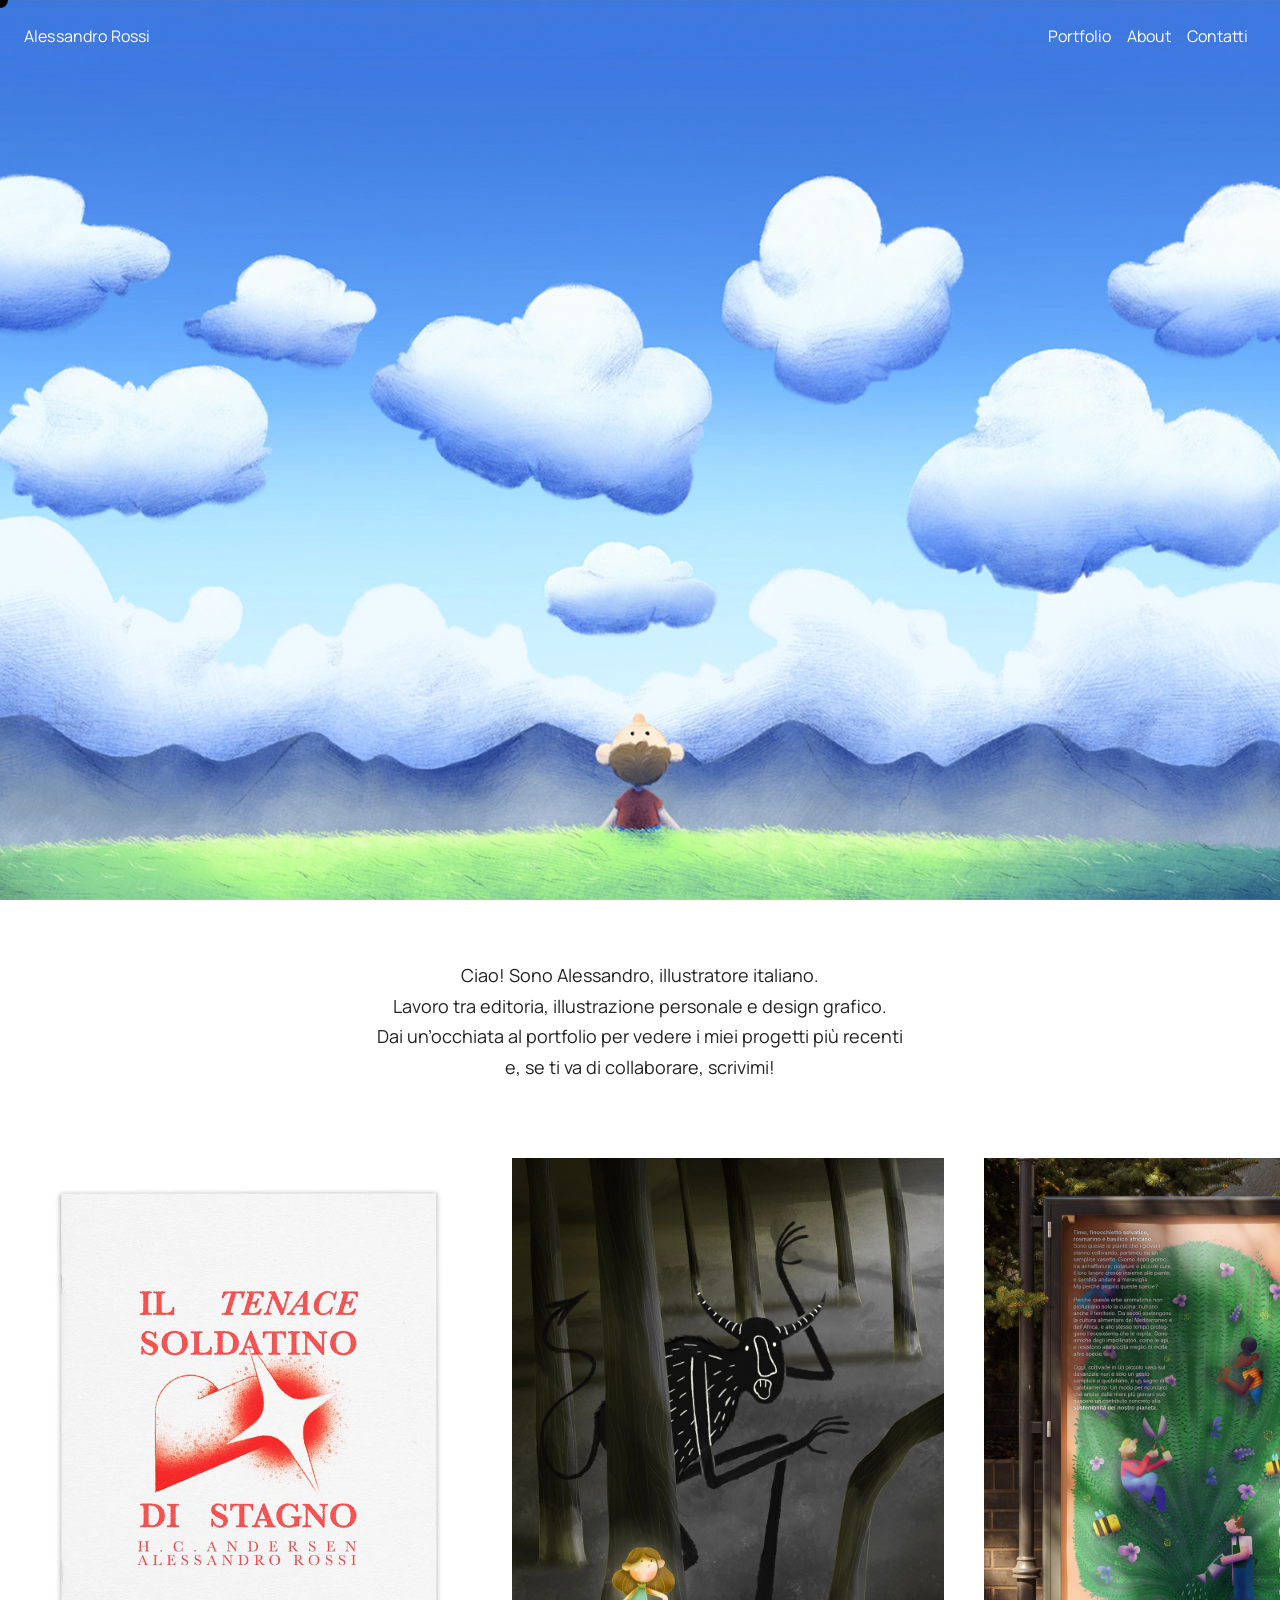
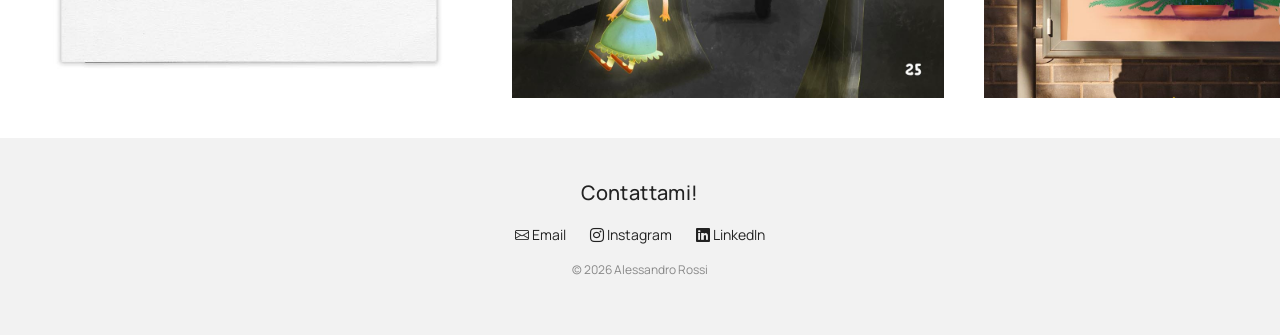
==== index.html @ 2f385ca7 "Update index.html" ====
<!DOCTYPE html>
<html lang="it">
<head>
<meta charset="UTF-8">
<meta name="viewport" content="width=device-width, initial-scale=1">

<title>Alessandro Rossi</title>

<link rel="icon" type="image/png" href="img/cursor/favicon.png">

<!-- Bootstrap -->
<link href="https://cdn.jsdelivr.net/npm/bootstrap@5.3.2/dist/css/bootstrap.min.css" rel="stylesheet">
<link rel="stylesheet" href="https://cdn.jsdelivr.net/npm/bootstrap-icons@1.11.3/font/bootstrap-icons.css">
<link href="https://fonts.googleapis.com/css2?family=Manrope:wght@300;400;500;600&display=swap" rel="stylesheet">

<link rel="stylesheet" href="css/stile.css">
<link rel="stylesheet" href="css/cursor.css">

</head>

<body>

<div class="custom-cursor" id="cursor"></div>

<!-- NAVBAR -->
<nav class="navbar navbar-expand-lg navbar-dark py-3 sticky-top">
  <div class="container-fluid px-4">
    <a class="navbar-brand fs-6 fw-normal" href="#">Alessandro Rossi</a>

    <button class="navbar-toggler" type="button" data-bs-toggle="collapse" data-bs-target="#menu">
      <span class="navbar-toggler-icon"></span>
    </button>

    <div class="collapse navbar-collapse" id="menu">
      <ul class="navbar-nav ms-auto">
        <li class="nav-item"><a class="nav-link" href="html/portfolio.html">Portfolio</a></li>
        <li class="nav-item"><a class="nav-link" href="html/about.html">About</a></li>
        <li class="nav-item"><a class="nav-link" href="html/contact.html">Contatti</a></li>
      </ul>
    </div>
  </div>
</nav>


<!-- HERO ILLUSTRAZIONE -->
<section class="hero">
  <div class="container-fluid p-0">
    <div class="hero-img">
            <video class="hero-video"
             autoplay
             muted
             loop
             playsinline
             preload="metadata"
             poster="img/hero.jpg">
        <source src="video/hero.mp4" type="video/mp4">
      </video>
    </div>
  </div>
</section>


<!-- TESTO -->
<section class="intro">
  <div class="container-fluid px-4">
    <div class="row justify-content-center">
      <div class="col-lg-6 col-md-8 col-10 text-center">
        <p>
          Ciao! Sono Alessandro, illustratore italiano.
          <br>Lavoro tra editoria, illustrazione personale e design grafico.
          <br>Dai un’occhiata al portfolio per vedere i miei progetti più recenti
          <br>e, se ti va di collaborare, scrivimi!
        </p>
      </div>
    </div>
  </div>
</section>


<!-- GRIGLIA ILLUSTRAZIONI -->
<section class="portfolio">
  <div class="project-track-portfolio">

    <div class="project-gallery-portfolio">
      <a href="html/il-tenace-soldatino-di-stagno.html">
        <img src="img/il-tenace-soldatino-di-stagno/copertina.jpg" alt="">
      </a>
      <a href="html/inktober-2025.html">
        <img src="img/inktober-2025/ed_inktober_25.jpg" alt="">
      </a>
      <a href="html/aromi-del-cambiamento.html">
        <img src="img/aromi-del-cambiamento/ed_aromi_6.jpg" alt="">
      </a>
      <a href="html/firehorse.html">
        <img src="img/firehorse/ed_firehorse.jpg" alt="">
      </a>
      <a href="html/il-bambino-dagli-occhi-bianchi.html">
        <img src="img/il-bambino-dagli-occhi-bianchi/ed_copertina_2.jpg" alt="">
      </a>
      <a href="html/il-gelo.html">
        <img src="img/il-gelo/ed_il-gelo.jpg" alt="">
      </a>

      <a href="html/il-buio-oltre-la-siepe.html">
        <img src="img/il-buio-oltre-la-siepe/ed_il-buio-oltre-la-siepe_1.jpg" alt="">

    </div>

    <!-- duplicate for infinite loop -->
    <div class="project-gallery-portfolio">
      <a href="html/il-tenace-soldatino-di-stagno.html">
        <img src="img/il-tenace-soldatino-di-stagno/copertina.jpg" alt="">
      </a>
      <a href="html/inktober-2025.html">
        <img src="img/inktober-2025/ed_inktober_25.jpg" alt="">
      </a>
      <a href="html/aromi-del-cambiamento.html">
        <img src="img/aromi-del-cambiamento/ed_aromi_6.jpg" alt="">
      </a>
      <a href="html/firehorse.html">
        <img src="img/firehorse/ed_firehorse.jpg" alt="">
      </a>
      <a href="html/il-bambino-dagli-occhi-bianchi.html">
        <img src="img/il-bambino-dagli-occhi-bianchi/ed_copertina_2.jpg" alt="">
      </a>
      <a href="html/il-gelo.html">
        <img src="img/il-gelo/ed_il-gelo.jpg" alt="">
      </a>

      <a href="html/il-buio-oltre-la-siepe.html">
        <img src="img/il-buio-oltre-la-siepe/ed_il-buio-oltre-la-siepe_1.jpg" alt="">
      </a>

    </div>

  </div>
</section>


<!-- FOOTER -->
<footer class="footer">
  <div class="container-fluid px-4">

    <div class="footer-content text-center">

      <p class="footer-cta mb-3">Contattami!</p>

      <div class="footer-links d-flex justify-content-center gap-4 mb-3">
        <a href="mailto:info@alessandroillustra.it"><i class="bi bi-envelope"></i> Email</a>
        <a href="https://www.instagram.com/alerossi___/"><i class="bi bi-instagram"></i> Instagram</a>
        <a href="https://www.linkedin.com/in/alessandro-rossi-154544257"><i class="bi bi-linkedin"></i> LinkedIn</a>
      </div>

      <p class="footer-copyright">
        © 2026 Alessandro Rossi
      </p>

    </div>

  </div>
</footer>


<script src="https://cdn.jsdelivr.net/npm/bootstrap@5.3.2/dist/js/bootstrap.bundle.min.js"></script>
<script src="js/navbar-scroll.js"></script>
<script src="js/cursor.js"></script>

</body>
</html>
---- css/stile.css ----
html{
scrollbar-width:none; /* Firefox */
}

html::-webkit-scrollbar{
display:none; /* Chrome, Safari */
}

body{
font-family: 'Manrope', sans-serif;
font-weight:400;
background: #ffffff;
color: #222;
overflow-x: hidden;
-webkit-font-smoothing: antialiased;
}

h1, h2, h3, h4, h5, h6{
  font-weight:500;
}


/* HERO */

.hero-img{
width:100%;
height:100vh;
overflow:hidden;
position:relative;
}

.hero-img video{
width:100%;
height:100%;
object-fit:cover;
object-position:center;
display:block;
}

/* NAVBAR */

.navbar{
position:fixed;
top:0;
left:0;
width:100%;
z-index:1000;
transition:background 0.3s ease, box-shadow 0.3s ease;
}

.navbar .nav-link,
.navbar .navbar-brand{
color:white;
transition:color 0.3s ease;
}

/* navbar when page is scrolled */
.navbar-scrolled{
background:white;
box-shadow:0 2px 10px rgba(0,0,0,0.08);
}

.navbar-scrolled .nav-link,
.navbar-scrolled .navbar-brand{
color:#222;
}

.navbar-toggler-icon{
background-image:url("data:image/svg+xml,%3Csvg xmlns='http://www.w3.org/2000/svg' viewBox='0 0 30 30'%3E%3Cpath stroke='rgba(255,255,255,1)' stroke-linecap='round' stroke-miterlimit='10' stroke-width='2' d='M4 7h22M4 15h22M4 23h22'/%3E%3C/svg%3E");
}

.navbar-scrolled .navbar-toggler-icon{
background-image:url("data:image/svg+xml,%3Csvg xmlns='http://www.w3.org/2000/svg' viewBox='0 0 30 30'%3E%3Cpath stroke='rgba(0,0,0,1)' stroke-linecap='round' stroke-miterlimit='10' stroke-width='2' d='M4 7h22M4 15h22M4 23h22'/%3E%3C/svg%3E");
}

.navbar-toggler{
border:none;
box-shadow:none;
padding:0;
}

.navbar-toggler:focus{
box-shadow:none;
}

/* TESTO */

.intro{
padding:60px 0;
}

.intro p{
font-size:18px;
line-height:1.7;
}


/* PORTFOLIO GRID */

.portfolio{
  padding:0px 0 40px 0;
  overflow:hidden;
}

.project-track-portfolio{
  display:flex;
  width:max-content;
  animation: scrollX 30s linear infinite;
}

.project-gallery-portfolio{
  display:flex;
  gap:40px;
  padding:0 25px;
  align-items:center;
}

.project-gallery-portfolio a{
  display:block;
}

.project-gallery-portfolio img{
  height:60vh;
  width:auto;
  object-fit:contain;
  flex-shrink:0;
}

@keyframes scrollX{
  0%{ transform: translateX(0); }
  100%{ transform: translateX(-50%); }
}

/* FOOTER */

.footer{
background:#f2f2f2;
margin: 0px 0 0 0;
padding:40px 0 40px 0;
font-size:14px;
}

.footer-cta{
font-size:20px;
letter-spacing:0.02em;
font-weight:500;
}

.footer-content{
max-width: 100vw;
}

.footer-links{
display:flex;
gap:20px;
margin-bottom:20px;
}

.footer-links a{
text-decoration:none;
color:#222;
}

.footer-links a:hover{
text-decoration:underline;
}

.footer-note{
margin-bottom:30px;
color:#555;
}

.footer-copyright{
font-size:12px;
color:#888;
}


.navbar .navbar-brand{
  font-weight:700;
  letter-spacing:0.01em;
}
---- css/cursor.css ----
body{
cursor:none;
}

*{
cursor:none !important;
}

a, button, img {
cursor: none !important;
}

.custom-cursor{
position:fixed;
top:0;
left:0;
width:16px;
height:16px;
background:black;
border-radius:50%;
pointer-events:none;
transform:translate(-50%, -50%);
transition:transform 0.15s ease, width 0.15s ease, height 0.15s ease;
z-index:99999;
}

.custom-cursor.active{
width:28px;
height:28px;
opacity:0.5;
}

.custom-cursor.text{
width:2px;
height:20px;
border-radius:0;
opacity:1;
}


/* remove text caret */
input, textarea, [contenteditable] {
caret-color: transparent;
}

@media (hover: none) and (pointer: coarse) {
  .custom-cursor{
    display: none;
  }

  body, *{
    cursor: auto !important;
  }
}
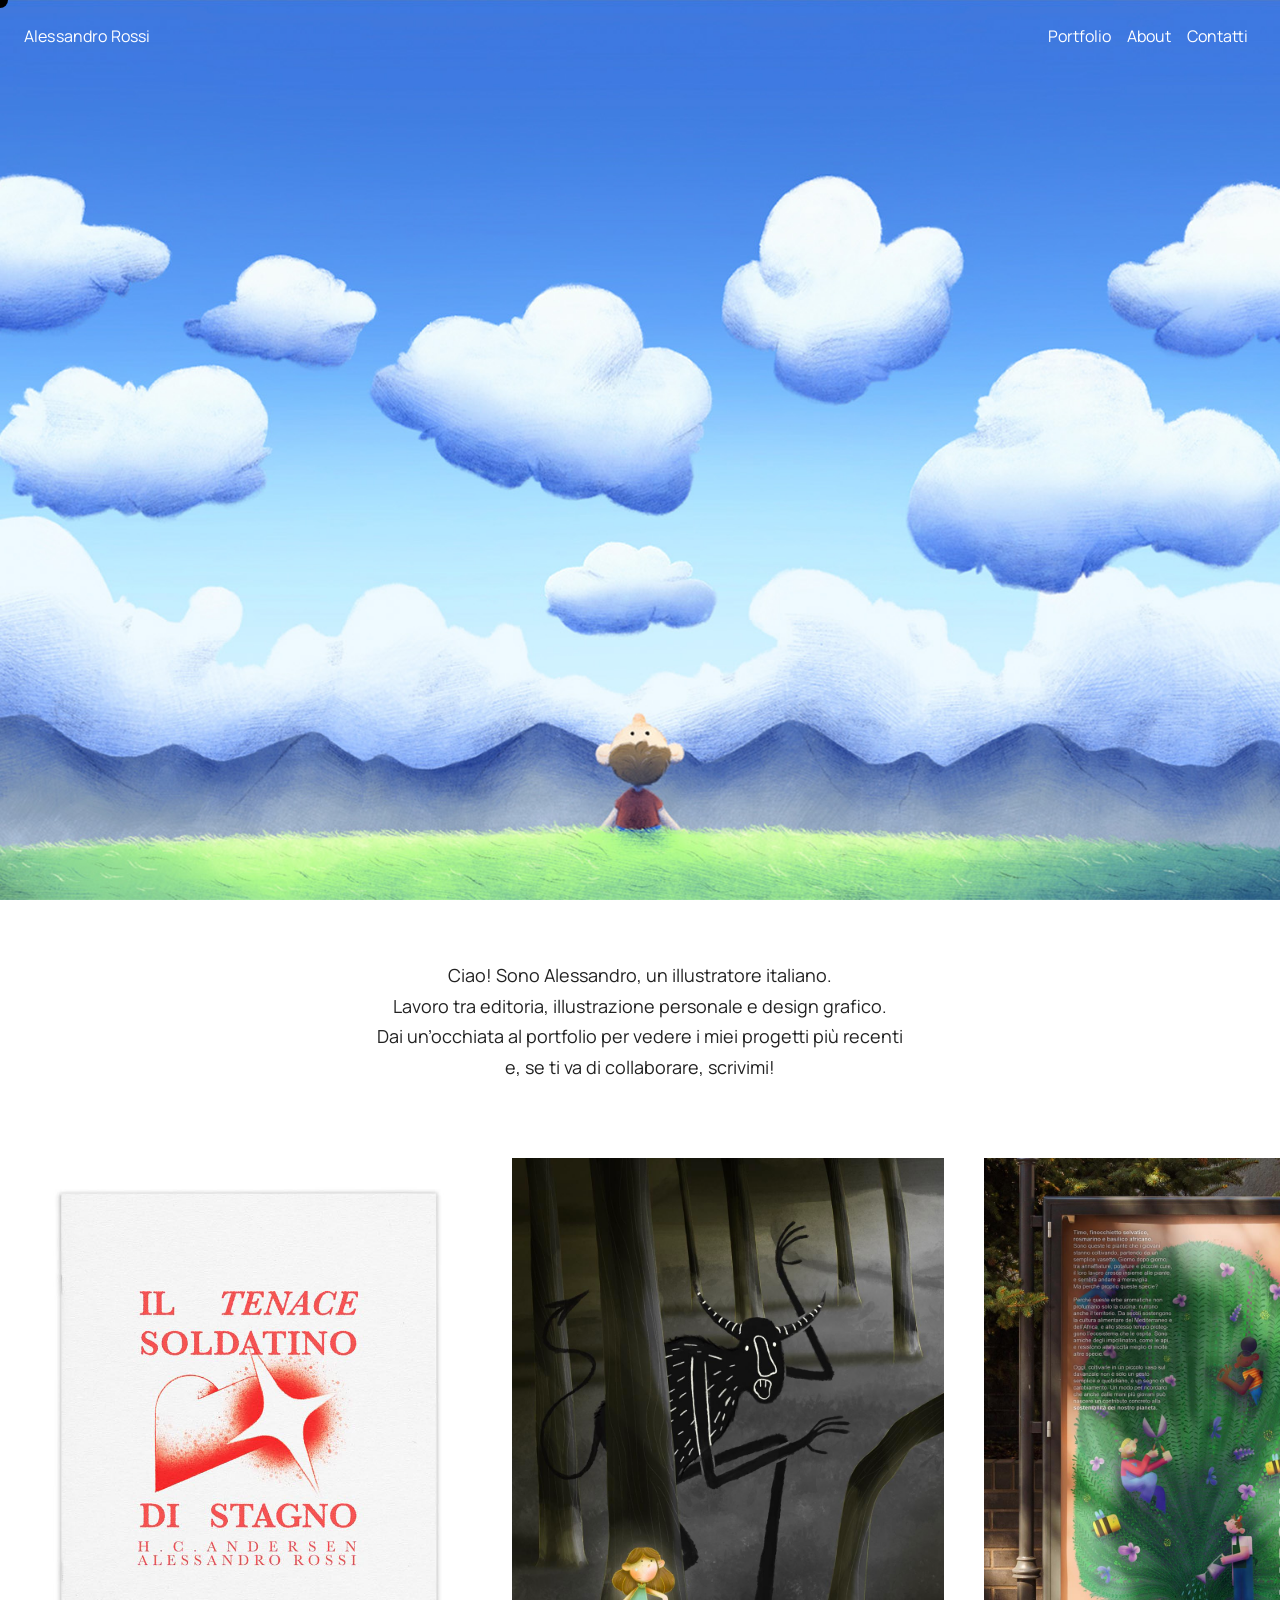
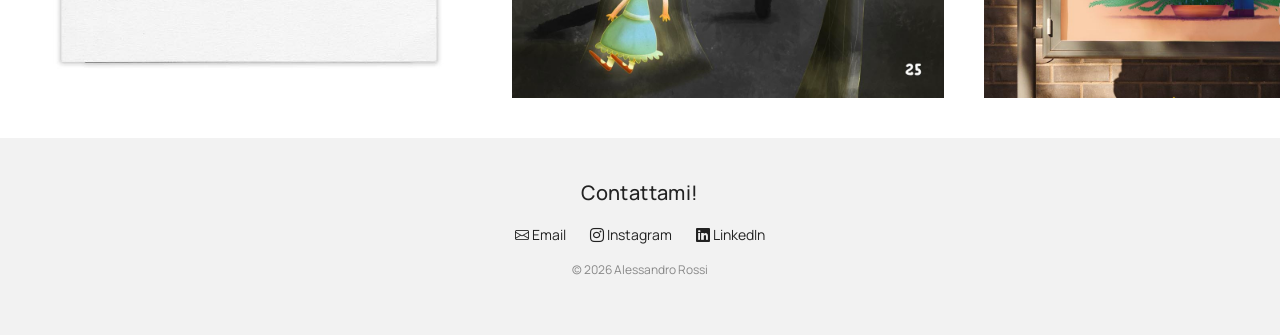
==== commit 20d1f1cf: "Update index.html" ====
--- a/index.html
+++ b/index.html
@@ -4,7 +4,16 @@
 <meta charset="UTF-8">
 <meta name="viewport" content="width=device-width, initial-scale=1">
 
-<title>Alessandro Rossi</title>
+<title>Alessandro Rossi | Illustratore a Torino</title>
+
+<meta name="description" content="Alessandro Rossi è un illustratore a Torino. Realizza illustrazioni per libri, editoria, scolastica, poster e progetti personali.">
+<meta name="keywords" content="Alessandro Rossi illustratore, illustratore Torino, illustratore Italia, illustratore editoriale, libri illustrati, illustrazione infanzia, portfolio illustratore, illustratore freelance Torino">
+<meta name="author" content="Alessandro Rossi">
+<meta property="og:title" content="Alessandro Rossi | Illustratore a Torino">
+<meta property="og:description" content="Illustratore a Torino. Lavoro tra editoria, libri illustrati e progetti personali.">
+<meta property="og:type" content="website">
+<meta property="og:url" content="https://alessandroillustra.it">
+<meta property="og:image" content="https://alessandroillustra.it/img/hero.jpg">
 
 <link rel="icon" type="image/png" href="img/cursor/favicon.png">
 
@@ -19,6 +28,7 @@
 </head>
 
 <body>
+<h1 class="visually-hidden">Alessandro Rossi, illustratore</h1>
 
 <div class="custom-cursor" id="cursor"></div>
 
@@ -66,7 +76,7 @@
     <div class="row justify-content-center">
       <div class="col-lg-6 col-md-8 col-10 text-center">
         <p>
-          Ciao! Sono Alessandro, illustratore italiano.
+          Ciao! Sono Alessandro, un illustratore italiano.
           <br>Lavoro tra editoria, illustrazione personale e design grafico.
           <br>Dai un’occhiata al portfolio per vedere i miei progetti più recenti
           <br>e, se ti va di collaborare, scrivimi!
@@ -147,7 +157,7 @@
 
       <div class="footer-links d-flex justify-content-center gap-4 mb-3">
         <a href="mailto:info@alessandroillustra.it"><i class="bi bi-envelope"></i> Email</a>
-        <a href="https://www.instagram.com/alerossi___/"><i class="bi bi-instagram"></i> Instagram</a>
+        <a href="https://www.instagram.com/aleillustra/"><i class="bi bi-instagram"></i> Instagram</a>
         <a href="https://www.linkedin.com/in/alessandro-rossi-154544257"><i class="bi bi-linkedin"></i> LinkedIn</a>
       </div>
 
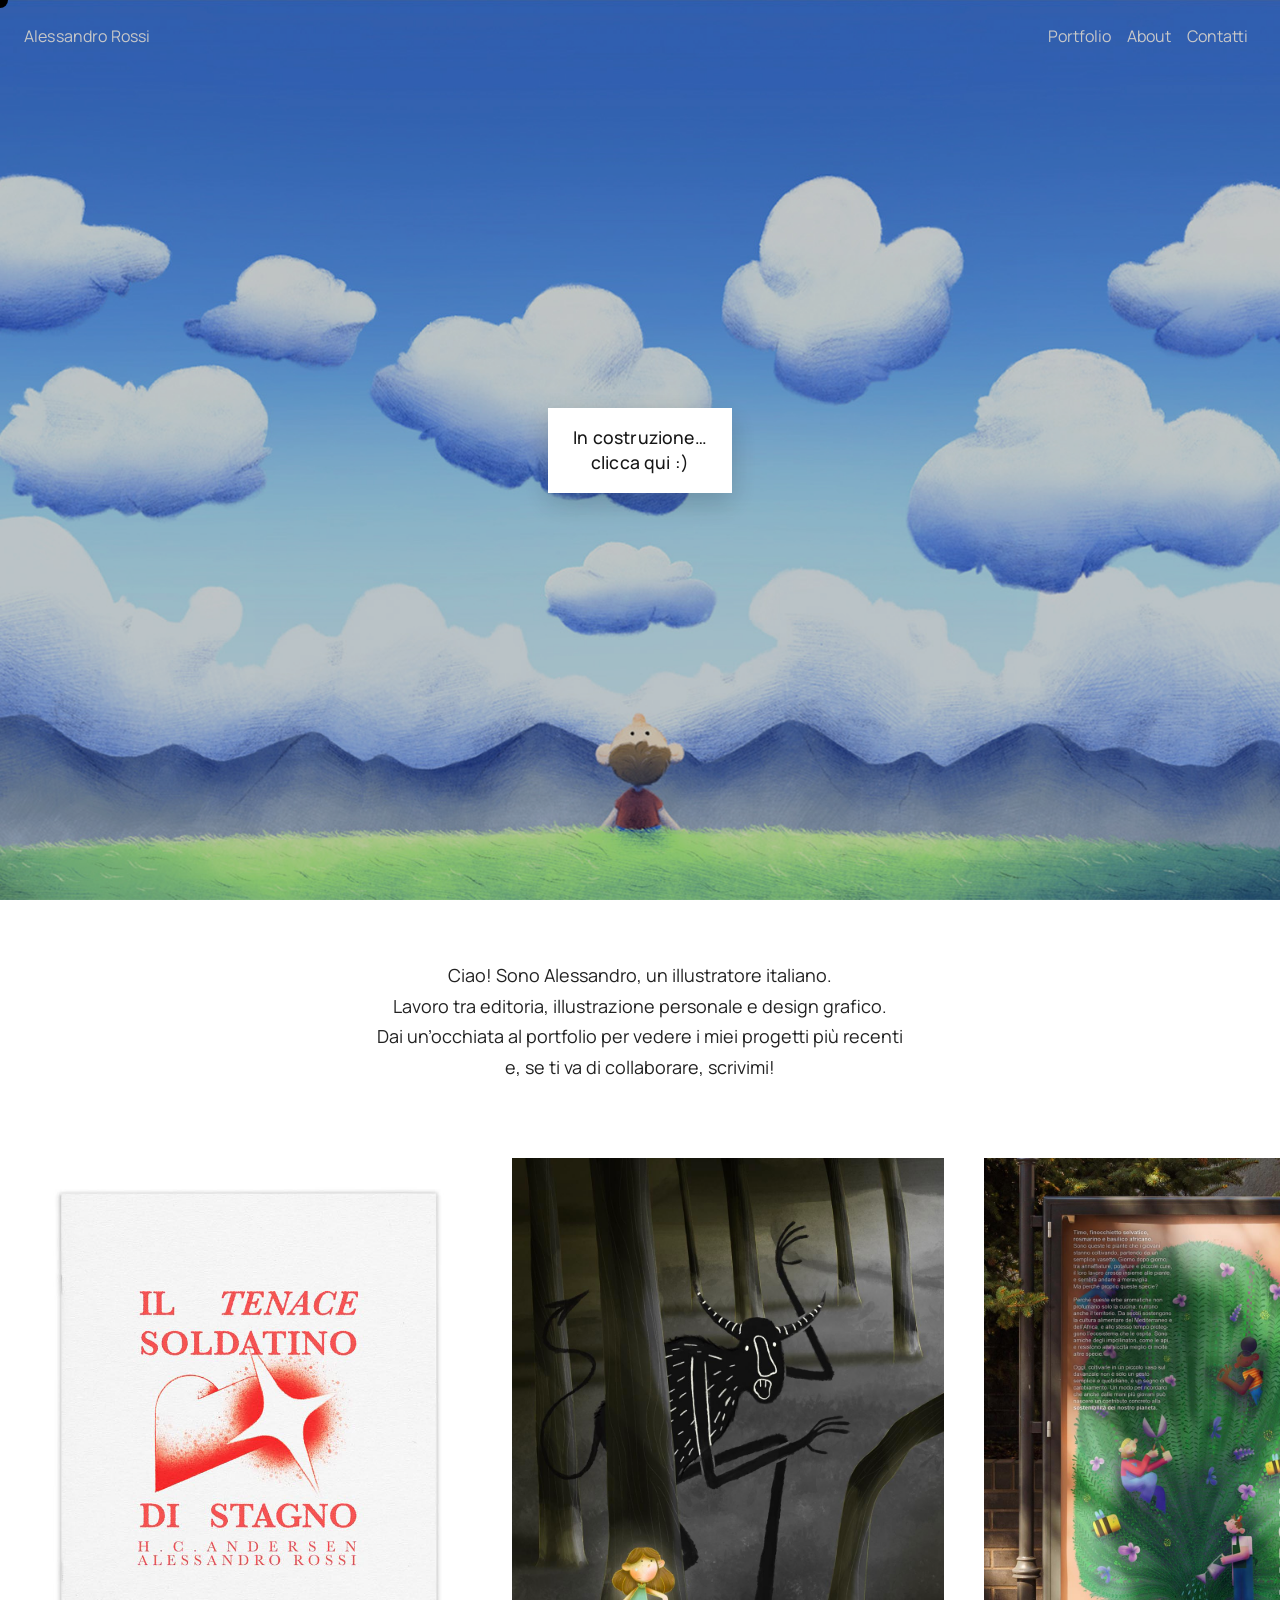
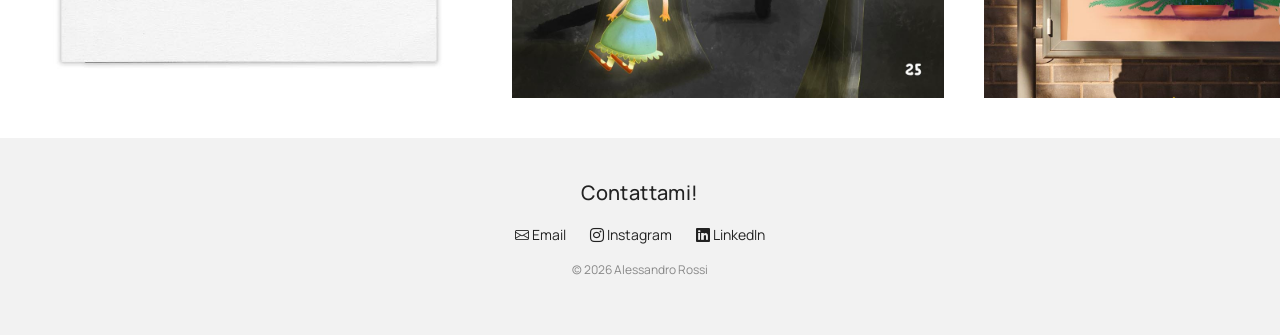
==== commit 3a9336f0: "Update index.html" ====
--- a/index.html
+++ b/index.html
@@ -25,12 +25,69 @@
 <link rel="stylesheet" href="css/stile.css">
 <link rel="stylesheet" href="css/cursor.css">
 
+<!-- Overlay temporaneo: lascia intatto il sito sottostante, ma ne blocca l'uso. -->
+<style>
+  html.maintenance-active,
+  html.maintenance-active body { overflow: hidden; }
+
+  .maintenance-overlay {
+    position: fixed;
+    inset: 0;
+    z-index: 9999;
+    display: grid;
+    place-items: center;
+    padding: 1.5rem;
+    background: rgba(0, 0, 0, .22);
+  }
+
+  .maintenance-overlay__link {
+    display: inline-flex;
+    align-items: center;
+    justify-content: center;
+    max-width: min(32rem, 100%);
+    padding: 1rem 1.5rem;
+    border: 1px solid rgba(255, 255, 255, .75);
+    background: #fff;
+    color: #171717;
+    font-family: 'Manrope', sans-serif;
+    font-size: clamp(.9rem, 2.6vw, 1.1rem);
+    font-weight: 500;
+    letter-spacing: .01em;
+    line-height: 1.45;
+    text-align: center;
+    text-decoration: none;
+    box-shadow: 0 10px 28px rgba(0, 0, 0, .18);
+    transition: transform .2s ease, background-color .2s ease, color .2s ease;
+  }
+
+  .maintenance-overlay__link:hover,
+  .maintenance-overlay__link:focus-visible {
+    background: #171717;
+    color: #fff;
+    transform: translateY(-3px);
+  }
+
+  .maintenance-overlay__link:focus-visible {
+    outline: 3px solid #fff;
+    outline-offset: 4px;
+  }
+</style>
+
 </head>
 
 <body>
 <h1 class="visually-hidden">Alessandro Rossi, illustratore</h1>
 
 <div class="custom-cursor" id="cursor"></div>
+
+<div class="maintenance-overlay" role="dialog" aria-modal="true" aria-label="Sito in costruzione">
+  <a class="maintenance-overlay__link"
+     href="https://drive.google.com/file/d/1BwvmefYpyrxwnGqQhXsKgvvwBTKbEiFC/view?usp=share_link"
+     target="_blank"
+     rel="noopener noreferrer">
+    In costruzione… <br> clicca qui :)
+  </a>
+</div>
 
 <!-- NAVBAR -->
 <nav class="navbar navbar-expand-lg navbar-dark py-3 sticky-top">
@@ -174,6 +231,9 @@
 <script src="https://cdn.jsdelivr.net/npm/bootstrap@5.3.2/dist/js/bootstrap.bundle.min.js"></script>
 <script src="js/navbar-scroll.js"></script>
 <script src="js/cursor.js"></script>
+<script>
+  document.documentElement.classList.add('maintenance-active');
+</script>
 
 </body>
-</html>+</html>
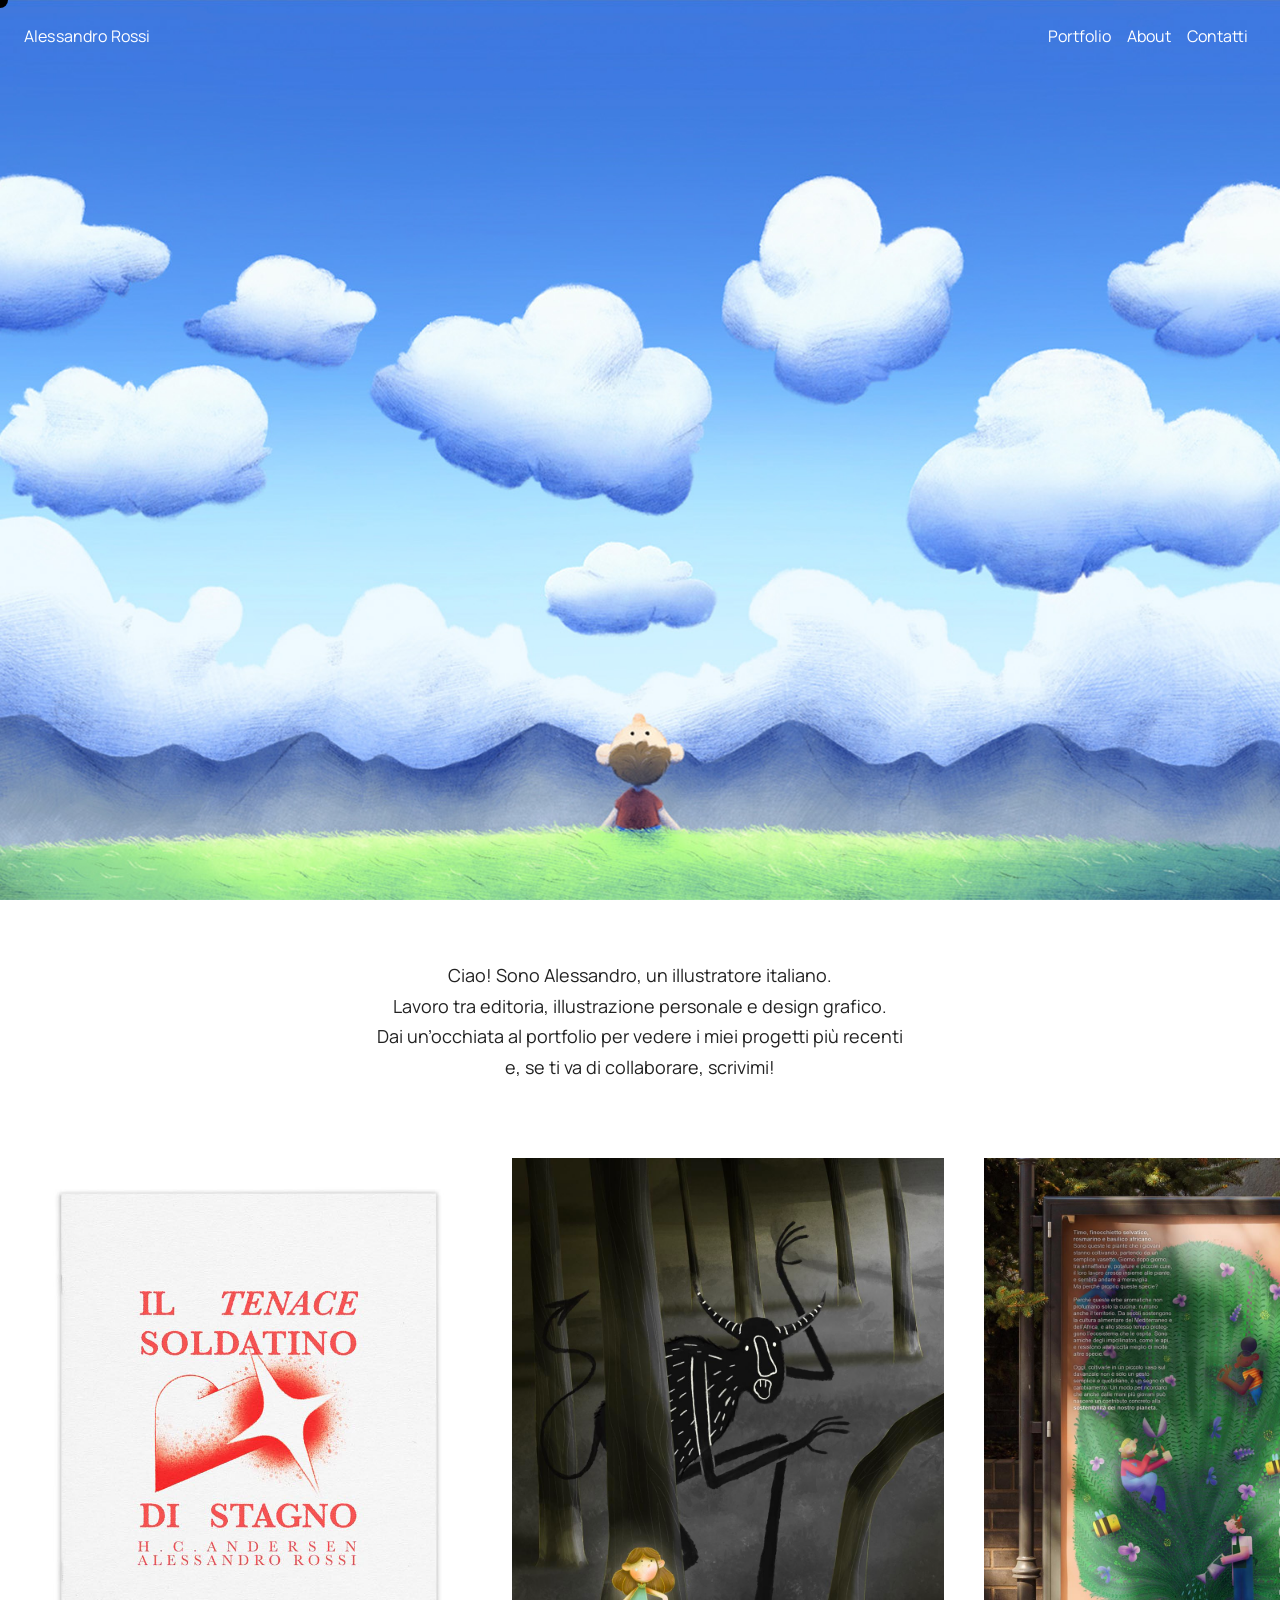
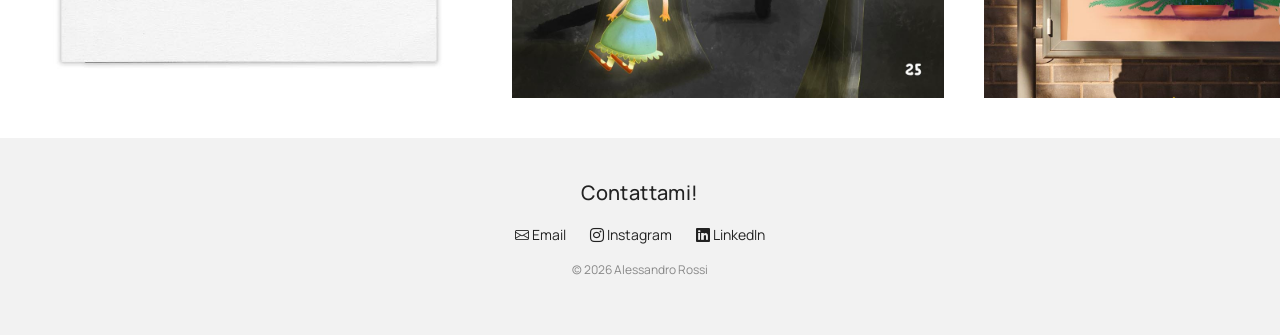
==== commit 432872a5: "Update index.html" ====
--- a/index.html
+++ b/index.html
@@ -80,6 +80,7 @@
 
 <div class="custom-cursor" id="cursor"></div>
 
+<!-- Manutenzione
 <div class="maintenance-overlay" role="dialog" aria-modal="true" aria-label="Sito in costruzione">
   <a class="maintenance-overlay__link"
      href="https://drive.google.com/file/d/1BwvmefYpyrxwnGqQhXsKgvvwBTKbEiFC/view?usp=share_link"
@@ -88,6 +89,7 @@
     In costruzione… <br> clicca qui :)
   </a>
 </div>
+-->
 
 <!-- NAVBAR -->
 <nav class="navbar navbar-expand-lg navbar-dark py-3 sticky-top">
@@ -231,9 +233,12 @@
 <script src="https://cdn.jsdelivr.net/npm/bootstrap@5.3.2/dist/js/bootstrap.bundle.min.js"></script>
 <script src="js/navbar-scroll.js"></script>
 <script src="js/cursor.js"></script>
+
+<!-- Manutenzione
 <script>
   document.documentElement.classList.add('maintenance-active');
 </script>
+-->
 
 </body>
 </html>
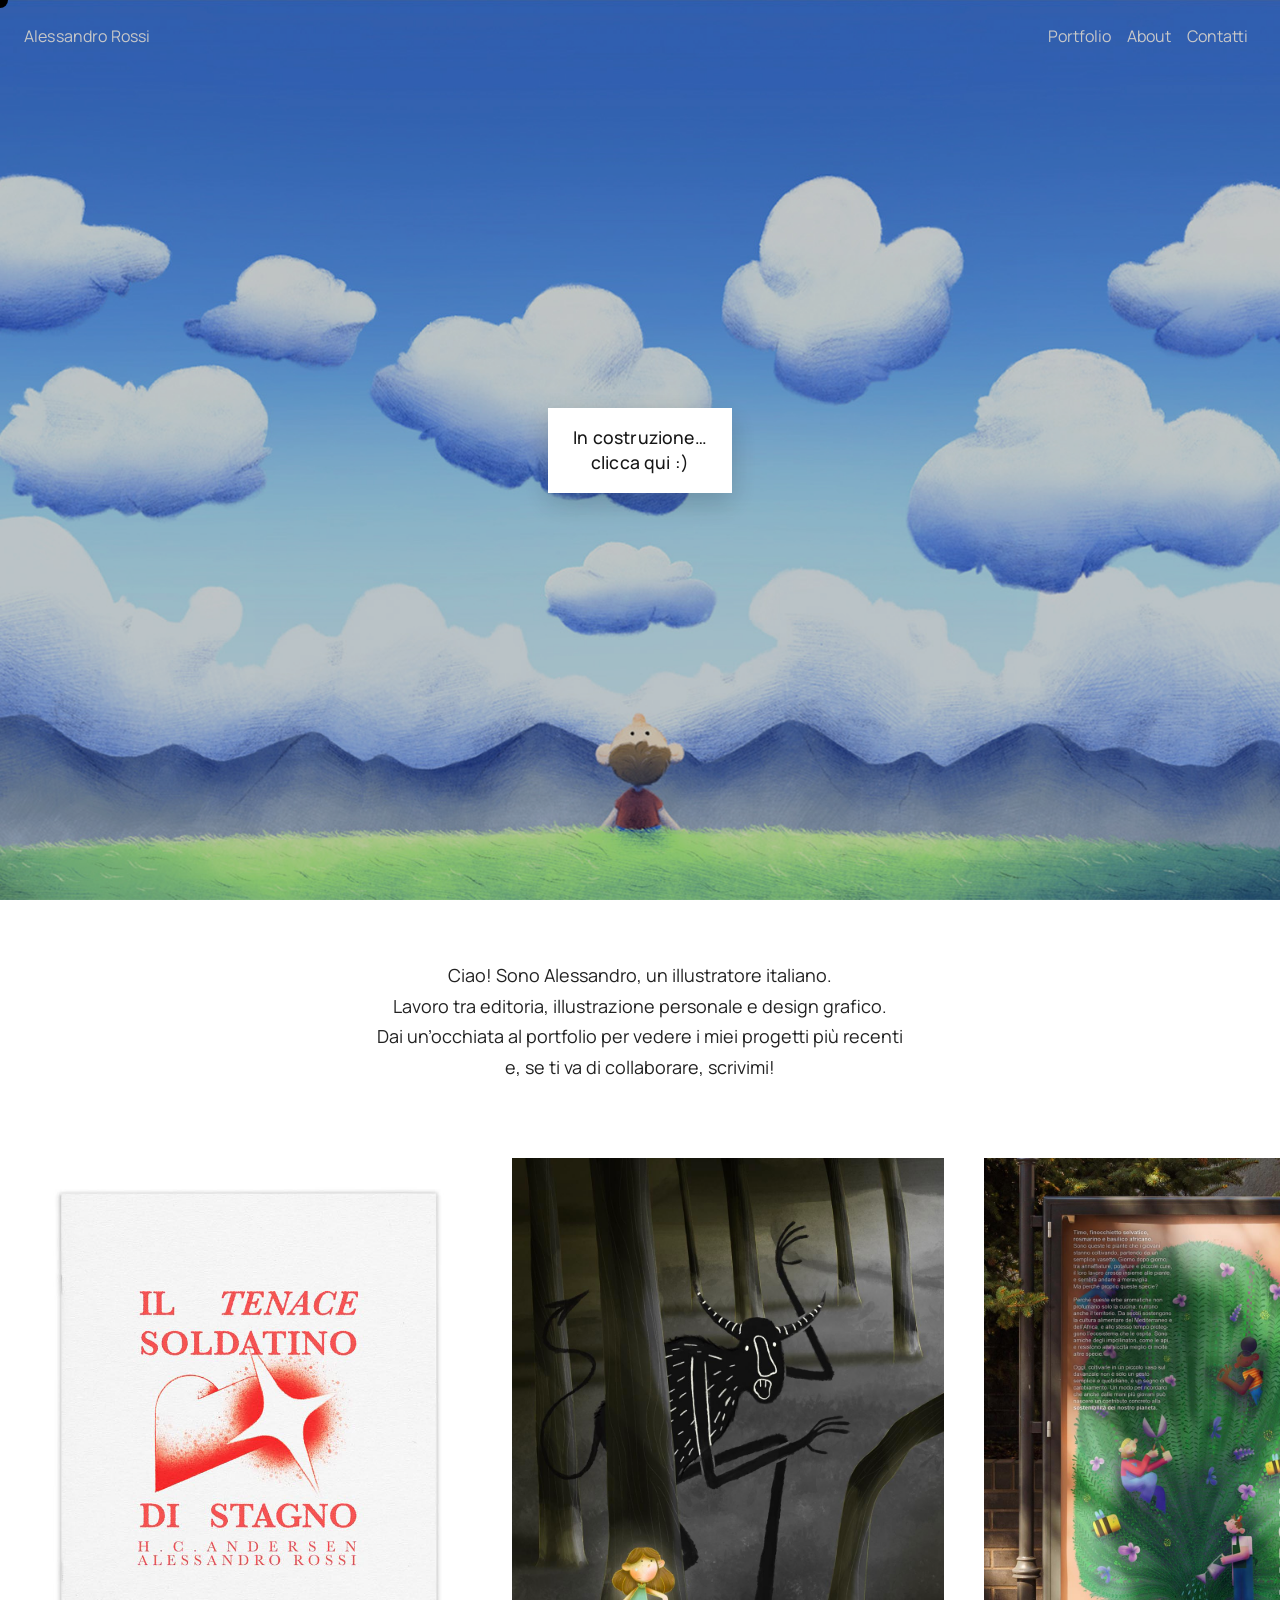
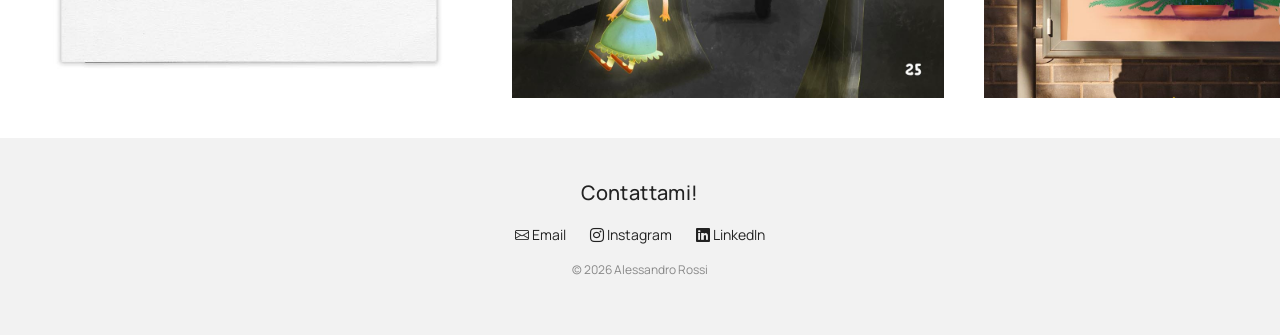
==== commit ea67e9bd: "Update index.html" ====
--- a/index.html
+++ b/index.html
@@ -80,7 +80,7 @@
 
 <div class="custom-cursor" id="cursor"></div>
 
-<!-- Manutenzione
+<!-- Manutenzione -->
 <div class="maintenance-overlay" role="dialog" aria-modal="true" aria-label="Sito in costruzione">
   <a class="maintenance-overlay__link"
      href="https://drive.google.com/file/d/1BwvmefYpyrxwnGqQhXsKgvvwBTKbEiFC/view?usp=share_link"
@@ -89,7 +89,7 @@
     In costruzione… <br> clicca qui :)
   </a>
 </div>
--->
+
 
 <!-- NAVBAR -->
 <nav class="navbar navbar-expand-lg navbar-dark py-3 sticky-top">
@@ -234,11 +234,11 @@
 <script src="js/navbar-scroll.js"></script>
 <script src="js/cursor.js"></script>
 
-<!-- Manutenzione
+<!-- Manutenzione -->
 <script>
   document.documentElement.classList.add('maintenance-active');
 </script>
--->
+
 
 </body>
 </html>
